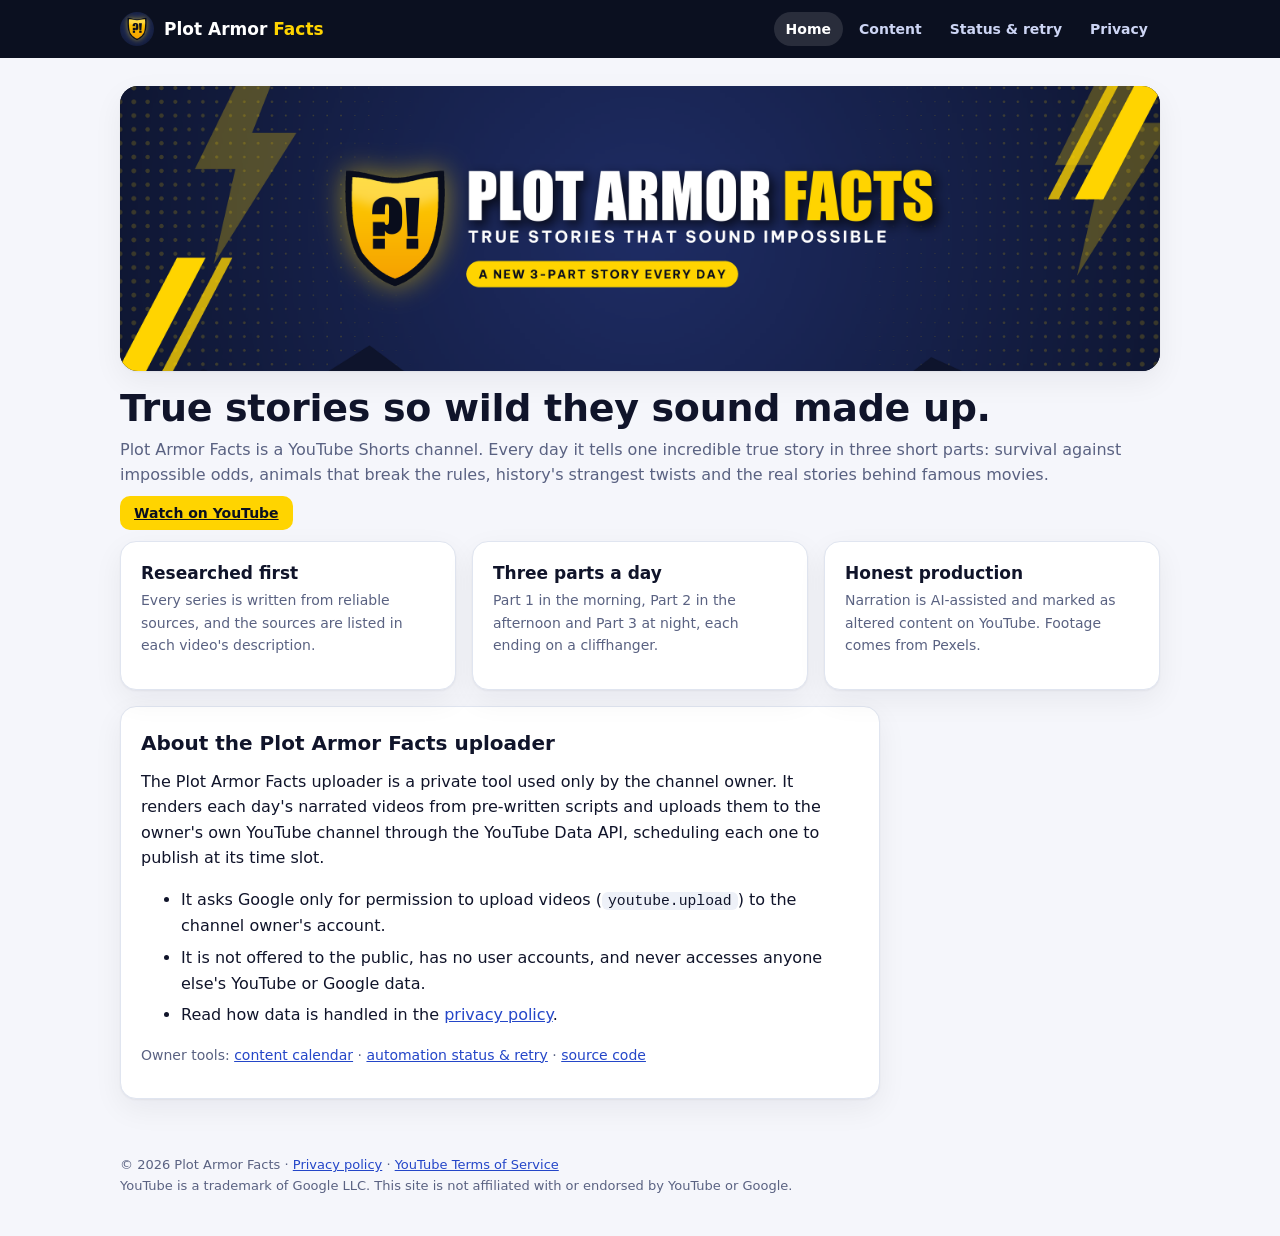
==== docs/index.html @ b5f1d7f0 "feat: owner pages (content viewer, status & retry) and per-video retries - docs/: GitHub Pages site " ====
<!doctype html>
<html lang="en">
<head>
  <meta charset="utf-8">
  <meta name="viewport" content="width=device-width, initial-scale=1">
  <title>Plot Armor Facts</title>
  <meta name="description" content="Plot Armor Facts: true stories so wild they sound made up, told as a new 3-part YouTube Short every day.">
  <link rel="icon" href="assets/logo.png">
  <link rel="stylesheet" href="assets/site.css">
</head>
<body>
  <header class="topbar">
    <div class="inner">
      <a class="brand" href="./"><img src="assets/logo.png" alt=""><span>Plot Armor <b>Facts</b></span></a>
      <nav class="nav">
        <a href="./" aria-current="page">Home</a>
        <a href="calendar.html">Content</a>
        <a href="status.html">Status &amp; retry</a>
        <a href="privacy.html">Privacy</a>
      </nav>
    </div>
  </header>

  <main class="stack">
    <div class="hero"><img src="assets/banner.png" alt="Plot Armor Facts - true stories that sound impossible. A new 3-part story every day."></div>

    <section>
      <h1>True stories so wild they sound made up.</h1>
      <p class="muted">Plot Armor Facts is a YouTube Shorts channel. Every day it tells one incredible true story in three short
        parts: survival against impossible odds, animals that break the rules, history's strangest twists and the real stories
        behind famous movies.</p>
      <p><a class="btn" href="https://www.youtube.com/channel/UCtkycXNOP-dD-0QYQ9LOrCQ" rel="noopener">Watch on YouTube</a></p>
    </section>

    <section class="grid three">
      <div class="card">
        <h3>Researched first</h3>
        <p class="muted small">Every series is written from reliable sources, and the sources are listed in each video's description.</p>
      </div>
      <div class="card">
        <h3>Three parts a day</h3>
        <p class="muted small">Part 1 in the morning, Part 2 in the afternoon and Part 3 at night, each ending on a cliffhanger.</p>
      </div>
      <div class="card">
        <h3>Honest production</h3>
        <p class="muted small">Narration is AI-assisted and marked as altered content on YouTube. Footage comes from Pexels.</p>
      </div>
    </section>

    <section class="card prose">
      <h2 style="margin-top:0">About the Plot Armor Facts uploader</h2>
      <p>The Plot Armor Facts uploader is a private tool used only by the channel owner. It renders each day's narrated videos from
        pre-written scripts and uploads them to the owner's own YouTube channel through the YouTube Data API, scheduling each one
        to publish at its time slot.</p>
      <ul>
        <li>It asks Google only for permission to upload videos (<code>youtube.upload</code>) to the channel owner's account.</li>
        <li>It is not offered to the public, has no user accounts, and never accesses anyone else's YouTube or Google data.</li>
        <li>Read how data is handled in the <a href="privacy.html">privacy policy</a>.</li>
      </ul>
      <p class="small muted">Owner tools: <a href="calendar.html">content calendar</a> · <a href="status.html">automation status &amp; retry</a> ·
        <a href="https://github.com/ajmaladev/youtube-automations" rel="noopener">source code</a></p>
    </section>
  </main>

  <footer>
    © 2026 Plot Armor Facts · <a href="privacy.html">Privacy policy</a> ·
    <a href="https://www.youtube.com/t/terms" rel="noopener">YouTube Terms of Service</a><br>
    YouTube is a trademark of Google LLC. This site is not affiliated with or endorsed by YouTube or Google.
  </footer>
</body>
</html>
---- docs/assets/site.css ----
/* Plot Armor Facts pages - shared styles (GitHub Pages, no build step) */
:root {
  --bg: #f5f6fb; --surface: #ffffff; --surface-2: #eef1f8; --text: #10142a; --muted: #5a6282;
  --border: #e0e5f0; --brand: #0b1020; --accent: #ffd400; --accent-ink: #0b1020; --link: #2446c8;
  --ok: #0f7a55; --ok-bg: #e2f5ec; --warn: #8a5d00; --warn-bg: #fff3d1; --bad: #b42318; --bad-bg: #fde8e7;
  --shadow: 0 1px 2px rgba(16, 20, 42, .05), 0 10px 30px rgba(16, 20, 42, .06);
  color-scheme: light;
}
@media (prefers-color-scheme: dark) {
  :root {
    --bg: #090d1a; --surface: #111731; --surface-2: #182042; --text: #eef1fb; --muted: #9aa3c6;
    --border: #243063; --link: #93b2ff; --ok: #62d6a8; --ok-bg: #0e3a2b; --warn: #ffd166; --warn-bg: #3b3011;
    --bad: #ff9187; --bad-bg: #3f1a1a; --shadow: none; color-scheme: dark;
  }
}
* { box-sizing: border-box; }
body { margin: 0; background: var(--bg); color: var(--text);
  font: 16px/1.6 system-ui, -apple-system, "Segoe UI", Roboto, "Helvetica Neue", Arial, sans-serif; }
a { color: var(--link); }
img { max-width: 100%; }

.topbar { background: var(--brand); color: #fff; }
.topbar .inner { max-width: 1080px; margin: 0 auto; padding: 12px 20px; display: flex; align-items: center; gap: 14px; flex-wrap: wrap; }
.brand { display: flex; align-items: center; gap: 10px; color: #fff; text-decoration: none; font-weight: 800; font-size: 17px; }
.brand img { width: 34px; height: 34px; border-radius: 50%; }
.brand span b { color: var(--accent); }
.nav { margin-left: auto; display: flex; gap: 4px; flex-wrap: wrap; }
.nav a { color: #cdd5f4; text-decoration: none; padding: 6px 12px; border-radius: 999px; font-size: 14px; font-weight: 600; }
.nav a:hover, .nav a[aria-current="page"] { background: rgba(255, 255, 255, .12); color: #fff; }

main { max-width: 1080px; margin: 0 auto; padding: 28px 20px 56px; }
h1 { font-size: clamp(26px, 4vw, 38px); line-height: 1.15; margin: 0 0 6px; letter-spacing: -.3px; }
h2 { font-size: 20px; margin: 30px 0 10px; }
h3 { font-size: 17px; margin: 0 0 4px; line-height: 1.35; }
h4 { font-size: 13px; text-transform: uppercase; letter-spacing: .5px; color: var(--muted); margin: 16px 0 6px; }
p { margin: 0 0 12px; }
.muted { color: var(--muted); }
.small { font-size: 14px; }
code { background: var(--surface-2); padding: 1px 6px; border-radius: 6px; font-size: .92em; }

.card { background: var(--surface); border: 1px solid var(--border); border-radius: 16px; padding: 20px; box-shadow: var(--shadow); }
.stack > * + * { margin-top: 16px; }
.grid { display: grid; gap: 16px; }
@media (min-width: 900px) { .grid.three { grid-template-columns: repeat(3, 1fr); } .grid.two { grid-template-columns: repeat(2, 1fr); } }

.controls { display: flex; flex-wrap: wrap; gap: 10px; align-items: center; margin: 16px 0 20px; }
.seg { display: inline-flex; border: 1px solid var(--border); border-radius: 999px; overflow: hidden; background: var(--surface); }
.seg button { border: 0; background: transparent; color: var(--text); padding: 8px 16px; font: inherit; font-size: 14px; font-weight: 600; cursor: pointer; }
.seg button + button { border-left: 1px solid var(--border); }
.seg button[aria-pressed="true"] { background: var(--brand); color: #fff; }
select, input[type="text"], input[type="password"] { font: inherit; font-size: 15px; padding: 8px 12px; border: 1px solid var(--border);
  border-radius: 10px; background: var(--surface); color: var(--text); max-width: 100%; }
select { min-width: 280px; }
body { overflow-x: hidden; }
@media (max-width: 640px) {
  .controls { flex-direction: column; align-items: stretch; }
  .seg { display: flex; }
  .seg button { flex: 1; padding: 8px 6px; }
  select { min-width: 0; width: 100%; }
  .card { padding: 16px; }
  th:nth-child(3), td:nth-child(3) { display: none; } /* hide "Publishes" / "Trigger" on phones */
  th, td { padding: 10px 6px; }
  /* status page: each part becomes a small card with its button underneath */
  #day-card thead { display: none; }
  #parts tr { display: grid; grid-template-columns: auto 1fr auto; gap: 8px 10px; align-items: center; padding: 12px 0;
    border-bottom: 1px solid var(--border); }
  #parts tr:last-child { border-bottom: 0; }
  #parts td { display: block; border: 0; padding: 0; }
  #parts td:nth-child(3) { display: none; }
  #parts td:nth-child(5) { grid-column: 1 / -1; text-align: left !important; }
  #parts td:nth-child(5) .btn { display: block; width: 100%; text-align: center; text-decoration: none; }
}
.btn { font: inherit; font-size: 14px; font-weight: 700; border: 0; border-radius: 10px; padding: 9px 14px; cursor: pointer;
  background: var(--accent); color: var(--accent-ink); white-space: nowrap; }
.btn.secondary { background: var(--surface-2); color: var(--text); border: 1px solid var(--border); }
.btn:disabled { opacity: .45; cursor: not-allowed; }

.badge { display: inline-block; font-size: 11.5px; font-weight: 800; padding: 3px 10px; border-radius: 999px; background: var(--surface-2);
  color: var(--muted); text-transform: uppercase; letter-spacing: .5px; white-space: nowrap; }
.badge.ok { background: var(--ok-bg); color: var(--ok); }
.badge.warn { background: var(--warn-bg); color: var(--warn); }
.badge.bad { background: var(--bad-bg); color: var(--bad); }
.badge.accent { background: var(--accent); color: var(--accent-ink); }
.chips { display: flex; flex-wrap: wrap; gap: 6px; }
.chip { font-size: 13px; padding: 3px 10px; border-radius: 999px; background: var(--surface-2); border: 1px solid var(--border); }

.series-head { display: flex; gap: 16px; align-items: flex-start; justify-content: space-between; flex-wrap: wrap; }
.script { font-size: 16.5px; line-height: 1.75; }
.callout { border-left: 4px solid var(--accent); padding: 8px 12px; background: var(--surface-2); border-radius: 0 10px 10px 0; margin: 12px 0 0; font-size: 15px; }
.part-top { display: flex; justify-content: space-between; align-items: center; gap: 8px; margin-bottom: 10px; }
.sources li { margin: 4px 0; }

pre.json { background: #0b1020; color: #e3e9ff; padding: 16px; border-radius: 12px; overflow: auto; font-size: 13px; line-height: 1.5;
  max-height: 560px; margin: 12px 0 0; }
details summary { cursor: pointer; font-weight: 700; }

.table-wrap { overflow-x: auto; }
table { width: 100%; border-collapse: collapse; font-size: 14.5px; }
th, td { text-align: left; padding: 11px 8px; border-bottom: 1px solid var(--border); vertical-align: middle; }
th { color: var(--muted); font-weight: 600; font-size: 13px; }
tr:last-child td { border-bottom: 0; }

.notice { margin: 12px 0; padding: 10px 14px; border-radius: 10px; background: var(--surface-2); font-size: 14.5px; }
.notice.ok { background: var(--ok-bg); color: var(--ok); }
.notice.bad { background: var(--bad-bg); color: var(--bad); }
.cmd { display: flex; gap: 8px; align-items: stretch; flex-wrap: wrap; }
.cmd code { flex: 1; display: block; padding: 9px 12px; overflow-x: auto; white-space: nowrap; border: 1px solid var(--border); border-radius: 10px; }

.hero { border-radius: 18px; overflow: hidden; background: var(--brand); box-shadow: var(--shadow); }
.hero img { display: block; width: 100%; aspect-ratio: 1546 / 423; object-fit: cover; object-position: center; }
.prose { max-width: 760px; }
.prose h2 { margin-top: 34px; }
.prose li { margin: 6px 0; }
footer { max-width: 1080px; margin: 0 auto; padding: 0 20px 40px; color: var(--muted); font-size: 13px; }
.skeleton { color: var(--muted); padding: 28px; text-align: center; }
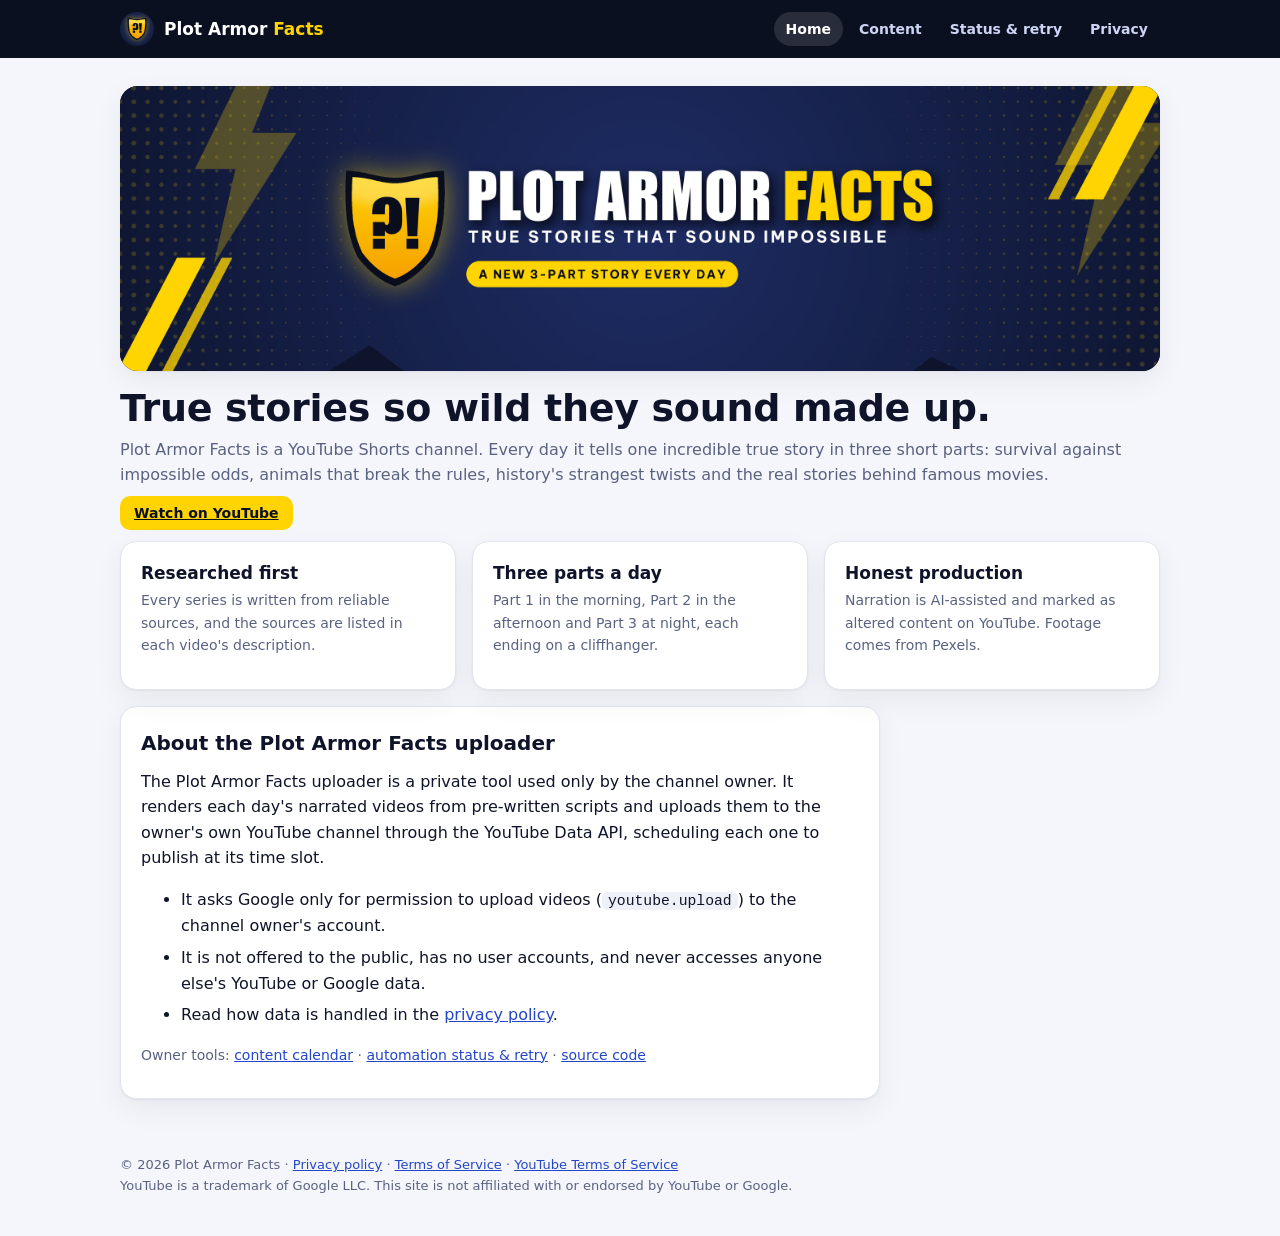
==== commit dba46e5e: "fix: add Terms of Service link to footer in index and privacy pages - Updated the footer in both ind" ====
--- a/docs/index.html
+++ b/docs/index.html
@@ -63,7 +63,7 @@
   </main>
 
   <footer>
-    © 2026 Plot Armor Facts · <a href="privacy.html">Privacy policy</a> ·
+    © 2026 Plot Armor Facts · <a href="privacy.html">Privacy policy</a> · <a href="terms.html">Terms of Service</a> ·
     <a href="https://www.youtube.com/t/terms" rel="noopener">YouTube Terms of Service</a><br>
     YouTube is a trademark of Google LLC. This site is not affiliated with or endorsed by YouTube or Google.
   </footer>
